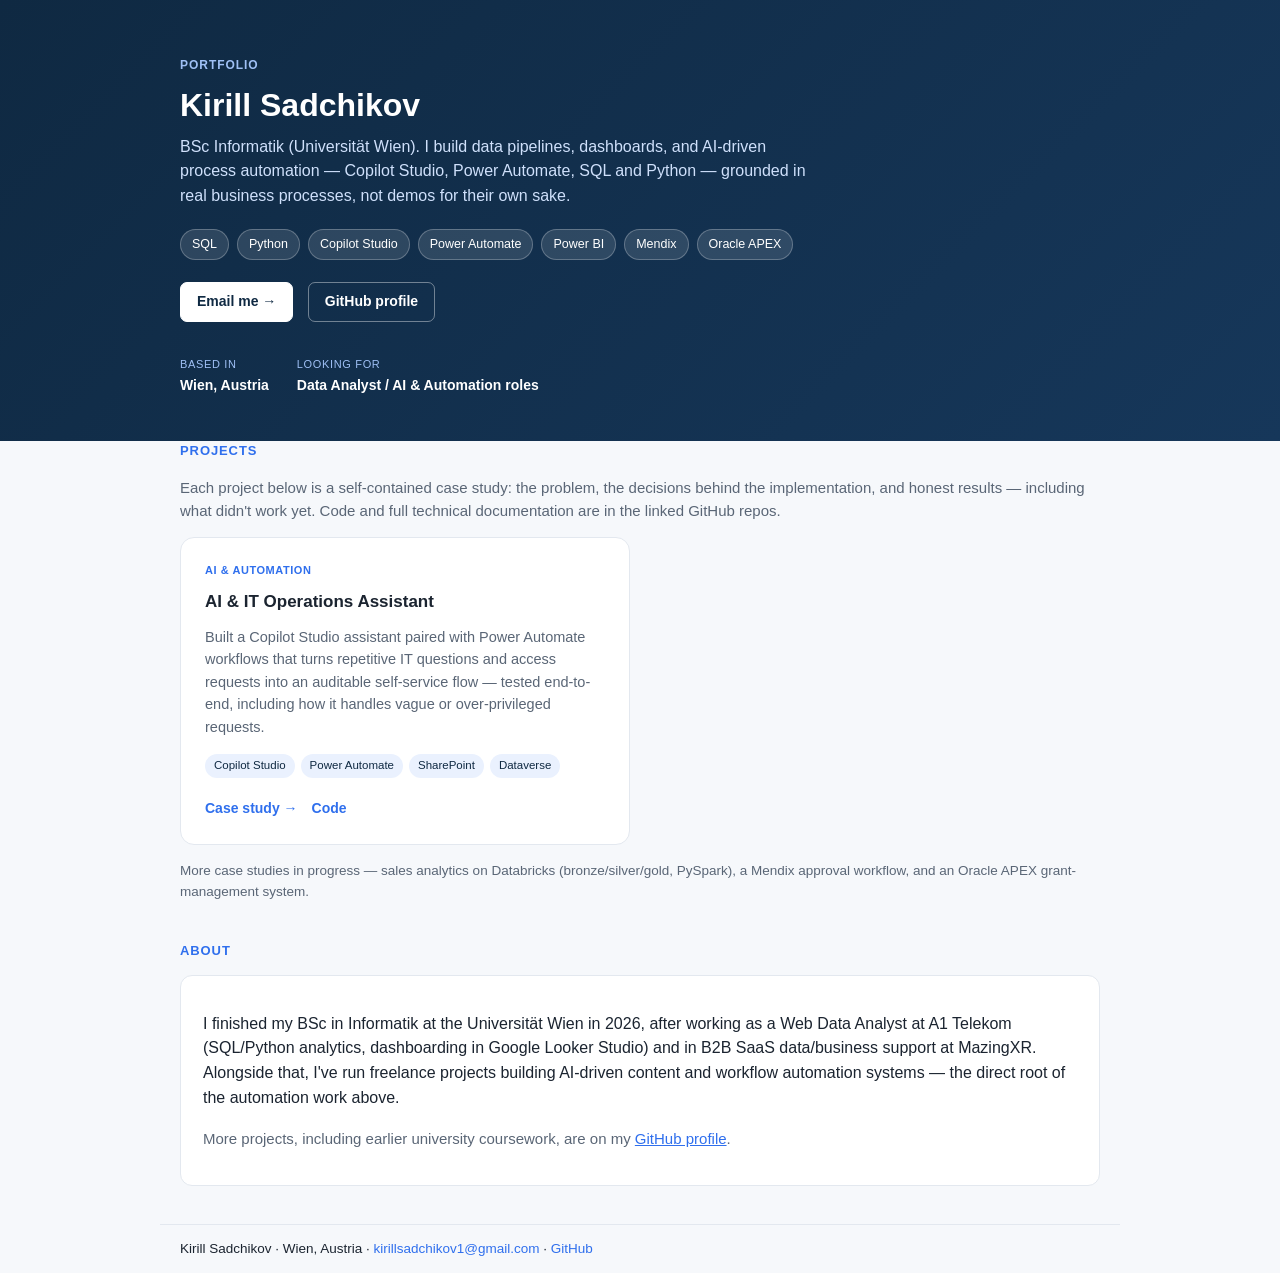
==== index.html @ 7ab2382c "Tighten homepage: drop in-progress placeholder cards for a quiet one-line note" ====
<!doctype html>
<html lang="en">
<head>
<meta charset="utf-8">
<meta name="viewport" content="width=device-width, initial-scale=1">
<title>Kirill Sadchikov — Data Analysis & AI Automation</title>
<meta name="description" content="Portfolio of data analysis and AI/automation projects by Kirill Sadchikov, BSc Informatik, Universität Wien.">
<link rel="stylesheet" href="css/style.css">
</head>
<body>

<header class="hero">
  <div class="wrap">
    <div class="eyebrow">Portfolio</div>
    <h1>Kirill Sadchikov</h1>
    <p class="lede">BSc Informatik (Universität Wien). I build data pipelines, dashboards, and AI-driven process automation — Copilot Studio, Power Automate, SQL and Python — grounded in real business processes, not demos for their own sake.</p>
    <div class="badges">
      <span class="badge">SQL</span>
      <span class="badge">Python</span>
      <span class="badge">Copilot Studio</span>
      <span class="badge">Power Automate</span>
      <span class="badge">Power BI</span>
      <span class="badge">Mendix</span>
      <span class="badge">Oracle APEX</span>
    </div>
    <div class="hero-links">
      <a class="primary" href="mailto:kirillsadchikov1@gmail.com">Email me →</a>
      <a href="https://github.com/kirillsadchikov">GitHub profile</a>
    </div>
    <div class="status-row">
      <div class="status-item"><div class="k">Based in</div><div class="v">Wien, Austria</div></div>
      <div class="status-item"><div class="k">Looking for</div><div class="v">Data Analyst / AI &amp; Automation roles</div></div>
    </div>
  </div>
</header>

<main class="wrap">

  <section>
    <h2 class="section-title">Projects</h2>
    <p class="lead">Each project below is a self-contained case study: the problem, the decisions behind the implementation, and honest results — including what didn't work yet. Code and full technical documentation are in the linked GitHub repos.</p>

    <div class="project-grid">

      <div class="project-card">
        <div class="tag">AI &amp; Automation</div>
        <h3>AI &amp; IT Operations Assistant</h3>
        <p>Built a Copilot Studio assistant paired with Power Automate workflows that turns repetitive IT questions and access requests into an auditable self-service flow — tested end-to-end, including how it handles vague or over-privileged requests.</p>
        <div class="tech"><span>Copilot Studio</span><span>Power Automate</span><span>SharePoint</span><span>Dataverse</span></div>
        <div class="links">
          <a href="projects/ai-it-operations-assistant.html">Case study →</a>
          <a href="https://github.com/kirillsadchikov/ai-it-operations-assistant">Code</a>
        </div>
      </div>

    </div>
    <p class="more-soon">More case studies in progress — sales analytics on Databricks (bronze/silver/gold, PySpark), a Mendix approval workflow, and an Oracle APEX grant-management system.</p>
  </section>

  <section>
    <h2 class="section-title">About</h2>
    <div class="card">
      <p>I finished my BSc in Informatik at the Universität Wien in 2026, after working as a Web Data Analyst at A1 Telekom (SQL/Python analytics, dashboarding in Google Looker Studio) and in B2B SaaS data/business support at MazingXR. Alongside that, I've run freelance projects building AI-driven content and workflow automation systems — the direct root of the automation work above.</p>
      <p class="lead">More projects, including earlier university coursework, are on my <a href="https://github.com/kirillsadchikov">GitHub profile</a>.</p>
    </div>
  </section>

</main>

<footer class="wrap">
  <p>Kirill Sadchikov · Wien, Austria · <a href="mailto:kirillsadchikov1@gmail.com">kirillsadchikov1@gmail.com</a> · <a href="https://github.com/kirillsadchikov">GitHub</a></p>
</footer>

</body>
</html>
---- css/style.css ----
:root{
  --navy:#0f2942;
  --navy-2:#16375a;
  --accent:#2f6fed;
  --accent-light:#eaf1fe;
  --ink:#1b2430;
  --muted:#5a6676;
  --line:#e3e8ef;
  --bg:#f6f8fb;
  --card:#ffffff;
  --pass:#16794f;
  --pass-bg:#e9f7f0;
  --warn:#9a5b00;
  --warn-bg:#fff4e2;
}
*{box-sizing:border-box}
body{
  margin:0; background:var(--bg); color:var(--ink);
  font-family:-apple-system,BlinkMacSystemFont,"Segoe UI",Roboto,Helvetica,Arial,sans-serif;
  line-height:1.55;
}
.wrap{max-width:960px;margin:0 auto;padding:0 20px}
a{color:var(--accent)}

/* ---- hero ---- */
header.hero{
  background:linear-gradient(135deg,var(--navy),var(--navy-2));
  color:#fff; padding:56px 0 44px;
}
header.hero .eyebrow{
  text-transform:uppercase; letter-spacing:.08em; font-size:12px;
  color:#9fc0f5; font-weight:600; margin-bottom:10px;
}
header.hero h1{font-size:32px; margin:0 0 10px; line-height:1.25}
header.hero p.lede{font-size:16px; color:#cfe0fb; max-width:640px; margin:0 0 20px}
.badges{display:flex; flex-wrap:wrap; gap:8px; margin-bottom:22px}
.badge{
  background:rgba(255,255,255,.12); border:1px solid rgba(255,255,255,.25);
  color:#fff; font-size:12.5px; padding:5px 11px; border-radius:999px;
}
.hero-links a{
  color:#fff; text-decoration:none; font-size:14px; font-weight:600;
  border:1px solid rgba(255,255,255,.4); padding:8px 16px; border-radius:7px;
  margin-right:10px; margin-bottom:8px; display:inline-block;
}
.hero-links a.primary{background:#fff; color:var(--navy); border-color:#fff}
.status-row{display:flex; gap:28px; margin-top:26px; flex-wrap:wrap}
.status-item .k{font-size:11px; text-transform:uppercase; letter-spacing:.06em; color:#9fc0f5}
.status-item .v{font-size:14px; font-weight:600; margin-top:2px}

/* ---- layout ---- */
main{padding:40px 0 64px}
section{margin-bottom:38px}
h2.section-title{
  font-size:13px; text-transform:uppercase; letter-spacing:.07em;
  color:var(--accent); font-weight:700; margin:0 0 14px;
}
h3{font-size:17px; margin:0 0 8px}
p{color:var(--ink)}
.lead{color:var(--muted); font-size:15px}
ul.plain{margin:0; padding-left:20px}
ul.plain li{margin-bottom:6px; color:var(--ink)}

.card{background:var(--card); border:1px solid var(--line); border-radius:12px; padding:20px 22px}
.grid2{display:grid; grid-template-columns:1fr 1fr; gap:16px}
@media (max-width:640px){.grid2{grid-template-columns:1fr}}

/* ---- project cards (homepage grid) ---- */
.project-grid{display:grid; grid-template-columns:1fr 1fr; gap:20px}
@media (max-width:720px){.project-grid{grid-template-columns:1fr}}
.project-card{
  background:var(--card); border:1px solid var(--line); border-radius:14px;
  padding:24px; display:flex; flex-direction:column; gap:10px;
}
.project-card.placeholder{
  background:transparent; border:1.5px dashed var(--line); color:var(--muted);
  align-items:center; justify-content:center; text-align:center; min-height:160px;
}
.project-card .tag{
  font-size:11px; text-transform:uppercase; letter-spacing:.05em; font-weight:700;
  color:var(--accent);
}
.project-card h3{margin:0}
.project-card p{color:var(--muted); font-size:14.5px; margin:0}
.project-card .tech{display:flex; flex-wrap:wrap; gap:6px; margin:6px 0 2px}
.project-card .tech span{
  background:var(--accent-light); color:var(--navy); font-size:11.5px;
  padding:3px 9px; border-radius:999px;
}
.project-card .links{display:flex; gap:14px; margin-top:auto; padding-top:8px; font-size:14px; font-weight:600}
.project-card .links a{text-decoration:none}
.more-soon{color:var(--muted); font-size:13.5px; margin:16px 0 0}

/* ---- tables ---- */
table{width:100%; border-collapse:collapse; font-size:14px}
th{
  text-align:left; background:var(--accent-light); color:var(--navy);
  font-size:12px; text-transform:uppercase; letter-spacing:.04em;
  padding:10px 12px; border-bottom:1px solid var(--line);
}
td{padding:10px 12px; border-bottom:1px solid var(--line); vertical-align:top; color:var(--ink)}
tr:last-child td{border-bottom:none}
.pill{display:inline-block; font-size:12px; font-weight:600; padding:3px 10px; border-radius:999px}
.pill.pass{background:var(--pass-bg); color:var(--pass)}
.pill.warn{background:var(--warn-bg); color:var(--warn)}

.callout{background:var(--warn-bg); border:1px solid #f3d9a9; border-radius:10px; padding:18px 20px}
.callout h3{color:var(--warn); margin-bottom:8px}

footer{border-top:1px solid var(--line); padding:28px 0 50px; color:var(--muted); font-size:13.5px}
footer a{text-decoration:none}
.disclaimer{font-size:12.5px; color:var(--muted); font-style:italic; margin-top:4px}

/* ---- case study narrative chapters ---- */
.chapter{margin-bottom:52px}
.chapter .step{
  font-size:11px; font-weight:700; letter-spacing:.06em; color:var(--muted);
  margin-bottom:6px;
}
.chapter h2.chapter-title{font-size:21px; margin:0 0 10px; color:var(--ink)}
.chapter p{max-width:680px}

/* framed screenshots */
.shot{
  border:1px solid var(--line); border-radius:10px; overflow:hidden;
  box-shadow:0 1px 3px rgba(16,30,54,.06), 0 8px 24px rgba(16,30,54,.05);
  background:#fff;
}
.shot img{display:block; width:100%; height:auto}
.shot-caption{
  font-size:12.5px; color:var(--muted); margin-top:8px;
}
.shot-row{display:grid; grid-template-columns:1fr 1fr; gap:20px; margin:18px 0}
@media (max-width:720px){.shot-row{grid-template-columns:1fr}}
.shot-single{margin:18px 0; max-width:720px}
.shot-strip{display:grid; grid-template-columns:repeat(3,1fr); gap:14px; margin:18px 0}
@media (max-width:760px){.shot-strip{grid-template-columns:1fr 1fr}}
@media (max-width:480px){.shot-strip{grid-template-columns:1fr}}

.outcome-strip{
  display:flex; gap:10px; flex-wrap:wrap; margin:14px 0 0;
}
.outcome-strip .pill{font-size:13px; padding:5px 13px}

nav.subnav{
  position:sticky; top:0; z-index:10; background:#fffc; backdrop-filter:blur(6px);
  border-bottom:1px solid var(--line); padding:10px 0;
}
nav.subnav .wrap{display:flex; gap:18px; flex-wrap:wrap; font-size:13.5px}
nav.subnav a{color:var(--muted); text-decoration:none; font-weight:600}
nav.subnav a:hover{color:var(--accent)}
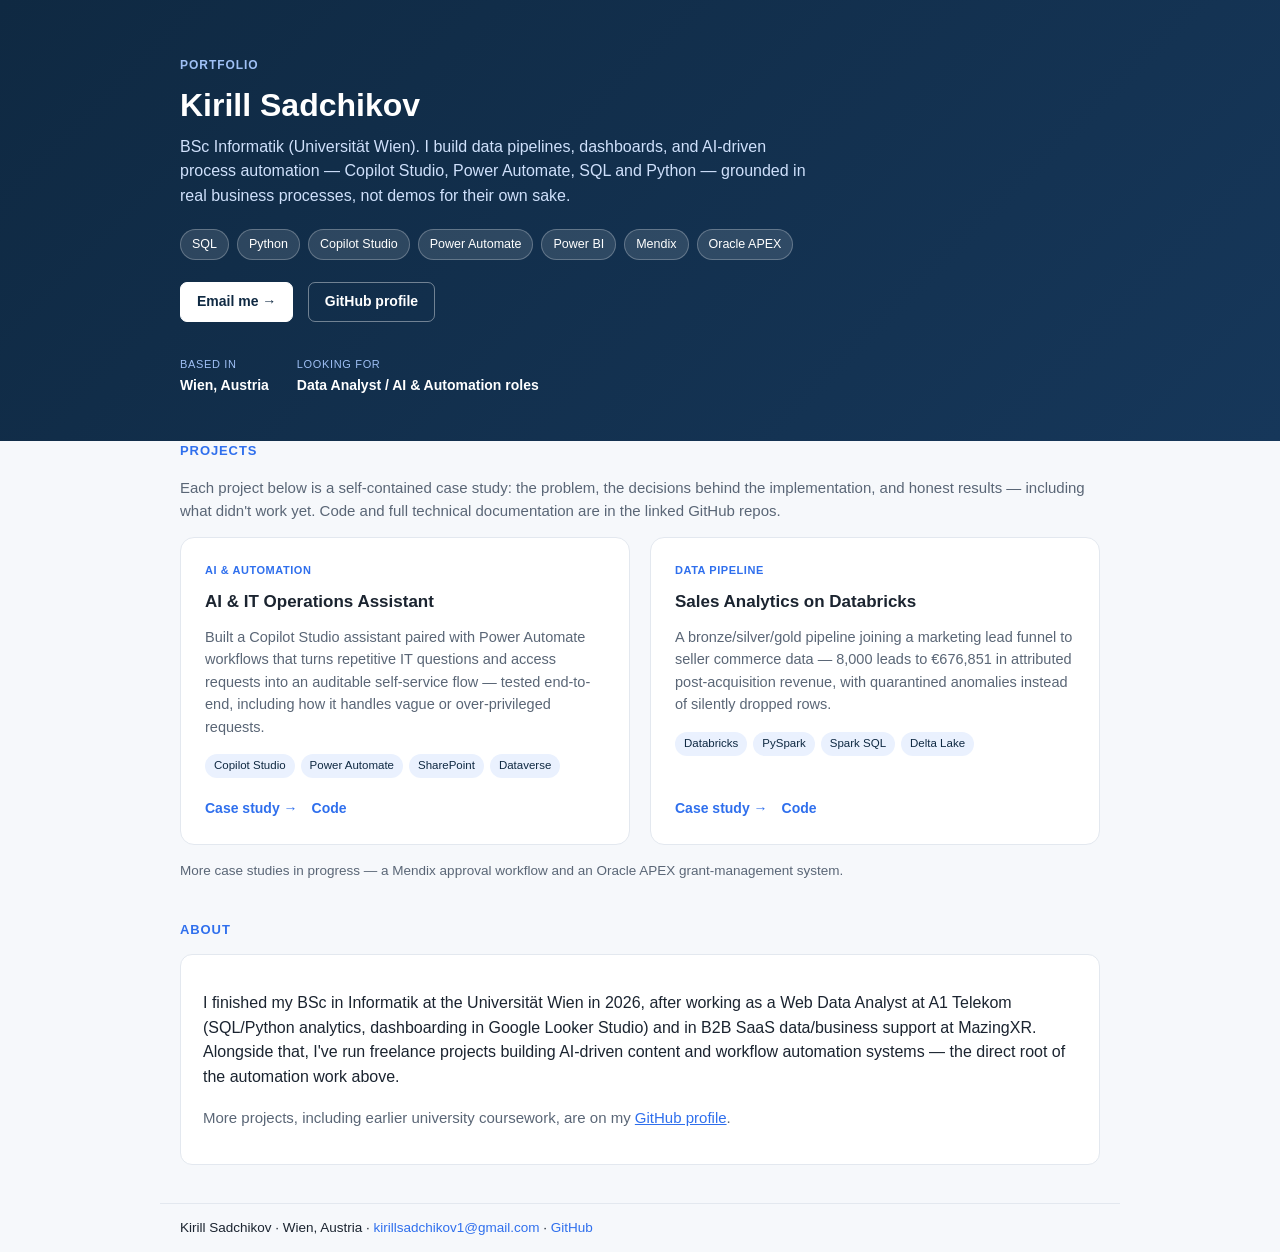
==== commit 04b8140f: "Add Sales Analytics on Databricks case study; link it from homepage" ====
--- a/index.html
+++ b/index.html
@@ -53,8 +53,19 @@
         </div>
       </div>
 
+      <div class="project-card">
+        <div class="tag">Data Pipeline</div>
+        <h3>Sales Analytics on Databricks</h3>
+        <p>A bronze/silver/gold pipeline joining a marketing lead funnel to seller commerce data — 8,000 leads to €676,851 in attributed post-acquisition revenue, with quarantined anomalies instead of silently dropped rows.</p>
+        <div class="tech"><span>Databricks</span><span>PySpark</span><span>Spark SQL</span><span>Delta Lake</span></div>
+        <div class="links">
+          <a href="projects/sales-analytics-databricks.html">Case study →</a>
+          <a href="https://github.com/kirillsadchikov/sales-analytics-databricks">Code</a>
+        </div>
+      </div>
+
     </div>
-    <p class="more-soon">More case studies in progress — sales analytics on Databricks (bronze/silver/gold, PySpark), a Mendix approval workflow, and an Oracle APEX grant-management system.</p>
+    <p class="more-soon">More case studies in progress — a Mendix approval workflow and an Oracle APEX grant-management system.</p>
   </section>
 
   <section>
--- a/css/style.css
+++ b/css/style.css
@@ -142,6 +142,23 @@
 }
 .outcome-strip .pill{font-size:13px; padding:5px 13px}
 
+/* ---- headline stat grid ---- */
+.stat-grid{
+  display:grid; grid-template-columns:repeat(4,1fr); gap:14px; margin:18px 0 8px;
+}
+@media (max-width:760px){.stat-grid{grid-template-columns:1fr 1fr}}
+.stat-card{
+  background:var(--card); border:1px solid var(--line); border-radius:12px;
+  padding:16px 16px 14px; text-align:left;
+}
+.stat-card .num{font-size:24px; font-weight:800; color:var(--navy); line-height:1.15}
+.stat-card .label{font-size:12.5px; color:var(--muted); margin-top:4px}
+.stat-arrow{
+  display:flex; align-items:center; justify-content:center; color:var(--line);
+  font-size:20px; font-weight:400;
+}
+@media (max-width:760px){.stat-arrow{display:none}}
+
 nav.subnav{
   position:sticky; top:0; z-index:10; background:#fffc; backdrop-filter:blur(6px);
   border-bottom:1px solid var(--line); padding:10px 0;
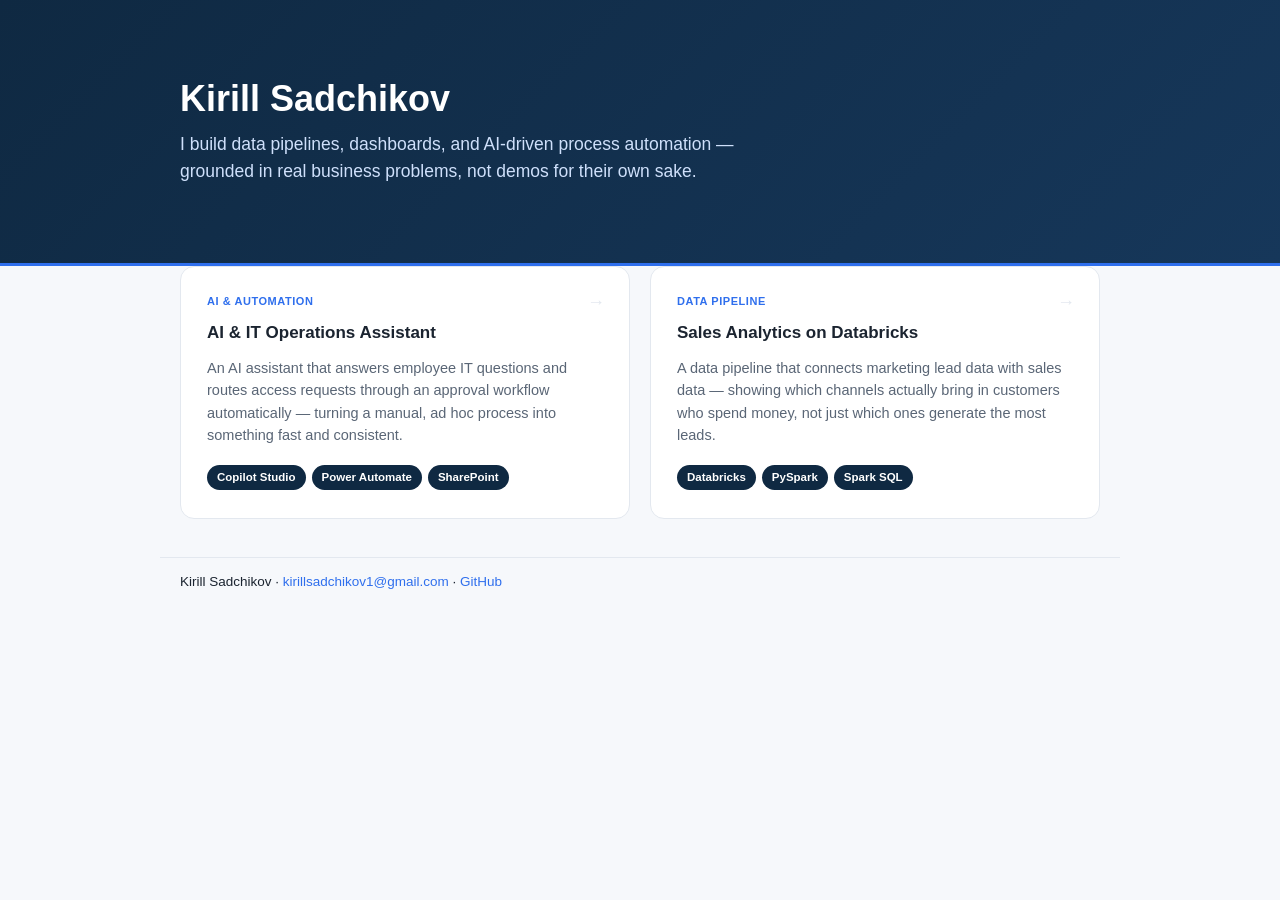
==== commit 29985e46: "Simplify portfolio to resume-companion format: one clickable card per project, no About/skills-list/" ====
--- a/index.html
+++ b/index.html
@@ -3,83 +3,47 @@
 <head>
 <meta charset="utf-8">
 <meta name="viewport" content="width=device-width, initial-scale=1">
-<title>Kirill Sadchikov — Data Analysis & AI Automation</title>
-<meta name="description" content="Portfolio of data analysis and AI/automation projects by Kirill Sadchikov, BSc Informatik, Universität Wien.">
+<title>Kirill Sadchikov — Portfolio</title>
+<meta name="description" content="Data analysis and AI automation projects by Kirill Sadchikov.">
 <link rel="stylesheet" href="css/style.css">
 </head>
 <body>
 
-<header class="hero">
+<header class="hero hero-compact">
   <div class="wrap">
-    <div class="eyebrow">Portfolio</div>
     <h1>Kirill Sadchikov</h1>
-    <p class="lede">BSc Informatik (Universität Wien). I build data pipelines, dashboards, and AI-driven process automation — Copilot Studio, Power Automate, SQL and Python — grounded in real business processes, not demos for their own sake.</p>
-    <div class="badges">
-      <span class="badge">SQL</span>
-      <span class="badge">Python</span>
-      <span class="badge">Copilot Studio</span>
-      <span class="badge">Power Automate</span>
-      <span class="badge">Power BI</span>
-      <span class="badge">Mendix</span>
-      <span class="badge">Oracle APEX</span>
-    </div>
-    <div class="hero-links">
-      <a class="primary" href="mailto:kirillsadchikov1@gmail.com">Email me →</a>
-      <a href="https://github.com/kirillsadchikov">GitHub profile</a>
-    </div>
-    <div class="status-row">
-      <div class="status-item"><div class="k">Based in</div><div class="v">Wien, Austria</div></div>
-      <div class="status-item"><div class="k">Looking for</div><div class="v">Data Analyst / AI &amp; Automation roles</div></div>
-    </div>
+    <p class="lede">I build data pipelines, dashboards, and AI-driven process automation — grounded in real business problems, not demos for their own sake.</p>
   </div>
 </header>
 
 <main class="wrap">
 
   <section>
-    <h2 class="section-title">Projects</h2>
-    <p class="lead">Each project below is a self-contained case study: the problem, the decisions behind the implementation, and honest results — including what didn't work yet. Code and full technical documentation are in the linked GitHub repos.</p>
-
     <div class="project-grid">
 
-      <div class="project-card">
+      <a class="project-card" href="projects/ai-it-operations-assistant.html">
         <div class="tag">AI &amp; Automation</div>
         <h3>AI &amp; IT Operations Assistant</h3>
-        <p>Built a Copilot Studio assistant paired with Power Automate workflows that turns repetitive IT questions and access requests into an auditable self-service flow — tested end-to-end, including how it handles vague or over-privileged requests.</p>
-        <div class="tech"><span>Copilot Studio</span><span>Power Automate</span><span>SharePoint</span><span>Dataverse</span></div>
-        <div class="links">
-          <a href="projects/ai-it-operations-assistant.html">Case study →</a>
-          <a href="https://github.com/kirillsadchikov/ai-it-operations-assistant">Code</a>
-        </div>
-      </div>
+        <p>An AI assistant that answers employee IT questions and routes access requests through an approval workflow automatically — turning a manual, ad hoc process into something fast and consistent.</p>
+        <div class="tech"><span>Copilot Studio</span><span>Power Automate</span><span>SharePoint</span></div>
+        <div class="card-arrow" aria-hidden="true">→</div>
+      </a>
 
-      <div class="project-card">
+      <a class="project-card" href="projects/sales-analytics-databricks.html">
         <div class="tag">Data Pipeline</div>
         <h3>Sales Analytics on Databricks</h3>
-        <p>A bronze/silver/gold pipeline joining a marketing lead funnel to seller commerce data — 8,000 leads to €676,851 in attributed post-acquisition revenue, with quarantined anomalies instead of silently dropped rows.</p>
-        <div class="tech"><span>Databricks</span><span>PySpark</span><span>Spark SQL</span><span>Delta Lake</span></div>
-        <div class="links">
-          <a href="projects/sales-analytics-databricks.html">Case study →</a>
-          <a href="https://github.com/kirillsadchikov/sales-analytics-databricks">Code</a>
-        </div>
-      </div>
+        <p>A data pipeline that connects marketing lead data with sales data — showing which channels actually bring in customers who spend money, not just which ones generate the most leads.</p>
+        <div class="tech"><span>Databricks</span><span>PySpark</span><span>Spark SQL</span></div>
+        <div class="card-arrow" aria-hidden="true">→</div>
+      </a>
 
-    </div>
-    <p class="more-soon">More case studies in progress — a Mendix approval workflow and an Oracle APEX grant-management system.</p>
-  </section>
-
-  <section>
-    <h2 class="section-title">About</h2>
-    <div class="card">
-      <p>I finished my BSc in Informatik at the Universität Wien in 2026, after working as a Web Data Analyst at A1 Telekom (SQL/Python analytics, dashboarding in Google Looker Studio) and in B2B SaaS data/business support at MazingXR. Alongside that, I've run freelance projects building AI-driven content and workflow automation systems — the direct root of the automation work above.</p>
-      <p class="lead">More projects, including earlier university coursework, are on my <a href="https://github.com/kirillsadchikov">GitHub profile</a>.</p>
     </div>
   </section>
 
 </main>
 
 <footer class="wrap">
-  <p>Kirill Sadchikov · Wien, Austria · <a href="mailto:kirillsadchikov1@gmail.com">kirillsadchikov1@gmail.com</a> · <a href="https://github.com/kirillsadchikov">GitHub</a></p>
+  <p>Kirill Sadchikov · <a href="mailto:kirillsadchikov1@gmail.com">kirillsadchikov1@gmail.com</a> · <a href="https://github.com/kirillsadchikov">GitHub</a></p>
 </footer>
 
 </body>
--- a/css/style.css
+++ b/css/style.css
@@ -25,8 +25,12 @@
 /* ---- hero ---- */
 header.hero{
   background:linear-gradient(135deg,var(--navy),var(--navy-2));
-  color:#fff; padding:56px 0 44px;
+  color:#fff; padding:52px 0 40px;
+  border-bottom:3px solid var(--accent);
 }
+header.hero.hero-compact{padding:76px 0 58px}
+header.hero.hero-compact h1{font-size:36px}
+header.hero.hero-compact p.lede{font-size:17.5px; max-width:580px}
 header.hero .eyebrow{
   text-transform:uppercase; letter-spacing:.08em; font-size:12px;
   color:#9fc0f5; font-weight:600; margin-bottom:10px;
@@ -38,12 +42,11 @@
   background:rgba(255,255,255,.12); border:1px solid rgba(255,255,255,.25);
   color:#fff; font-size:12.5px; padding:5px 11px; border-radius:999px;
 }
-.hero-links a{
-  color:#fff; text-decoration:none; font-size:14px; font-weight:600;
-  border:1px solid rgba(255,255,255,.4); padding:8px 16px; border-radius:7px;
-  margin-right:10px; margin-bottom:8px; display:inline-block;
+.back-link{
+  color:rgba(255,255,255,.72); text-decoration:none; font-size:13px; font-weight:600;
+  display:inline-block; margin-bottom:18px;
 }
-.hero-links a.primary{background:#fff; color:var(--navy); border-color:#fff}
+.back-link:hover{color:#fff}
 .status-row{display:flex; gap:28px; margin-top:26px; flex-wrap:wrap}
 .status-item .k{font-size:11px; text-transform:uppercase; letter-spacing:.06em; color:#9fc0f5}
 .status-item .v{font-size:14px; font-weight:600; margin-top:2px}
@@ -70,26 +73,31 @@
 @media (max-width:720px){.project-grid{grid-template-columns:1fr}}
 .project-card{
   background:var(--card); border:1px solid var(--line); border-radius:14px;
-  padding:24px; display:flex; flex-direction:column; gap:10px;
+  padding:26px; display:flex; flex-direction:column; gap:10px;
+  text-decoration:none; color:inherit; position:relative;
+  transition:transform .15s ease, box-shadow .15s ease, border-color .15s ease;
 }
-.project-card.placeholder{
-  background:transparent; border:1.5px dashed var(--line); color:var(--muted);
-  align-items:center; justify-content:center; text-align:center; min-height:160px;
+.project-card:hover{
+  transform:translateY(-5px);
+  box-shadow:0 14px 32px rgba(16,41,66,.14);
+  border-color:var(--accent);
 }
 .project-card .tag{
   font-size:11px; text-transform:uppercase; letter-spacing:.05em; font-weight:700;
   color:var(--accent);
 }
-.project-card h3{margin:0}
+.project-card h3{margin:0; padding-right:24px}
 .project-card p{color:var(--muted); font-size:14.5px; margin:0}
-.project-card .tech{display:flex; flex-wrap:wrap; gap:6px; margin:6px 0 2px}
+.project-card .tech{display:flex; flex-wrap:wrap; gap:6px; margin:8px 0 2px}
 .project-card .tech span{
-  background:var(--accent-light); color:var(--navy); font-size:11.5px;
-  padding:3px 9px; border-radius:999px;
+  background:var(--navy); color:#fff; font-size:11.5px; font-weight:600;
+  padding:4px 10px; border-radius:999px;
 }
-.project-card .links{display:flex; gap:14px; margin-top:auto; padding-top:8px; font-size:14px; font-weight:600}
-.project-card .links a{text-decoration:none}
-.more-soon{color:var(--muted); font-size:13.5px; margin:16px 0 0}
+.project-card .card-arrow{
+  position:absolute; top:26px; right:24px; color:var(--line);
+  font-size:18px; line-height:1; transition:transform .15s ease, color .15s ease;
+}
+.project-card:hover .card-arrow{color:var(--accent); transform:translate(3px,-3px)}
 
 /* ---- tables ---- */
 table{width:100%; border-collapse:collapse; font-size:14px}
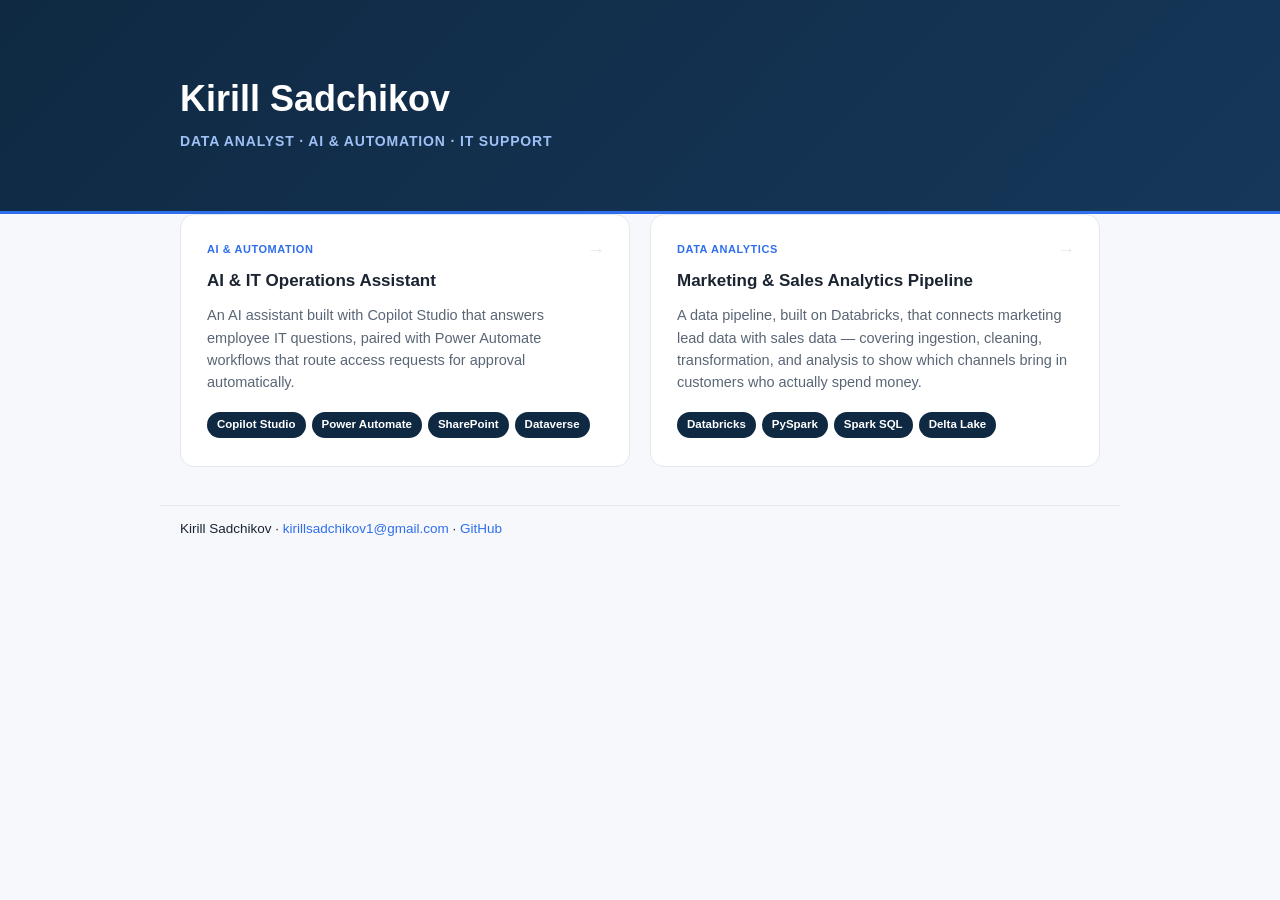
==== commit ca97c31b: "Refine portfolio copy and case-study headers per feedback - Replace generic hero sentence with targe" ====
--- a/index.html
+++ b/index.html
@@ -12,7 +12,7 @@
 <header class="hero hero-compact">
   <div class="wrap">
     <h1>Kirill Sadchikov</h1>
-    <p class="lede">I build data pipelines, dashboards, and AI-driven process automation — grounded in real business problems, not demos for their own sake.</p>
+    <p class="lede roles">Data Analyst · AI &amp; Automation · IT Support</p>
   </div>
 </header>
 
@@ -24,16 +24,16 @@
       <a class="project-card" href="projects/ai-it-operations-assistant.html">
         <div class="tag">AI &amp; Automation</div>
         <h3>AI &amp; IT Operations Assistant</h3>
-        <p>An AI assistant that answers employee IT questions and routes access requests through an approval workflow automatically — turning a manual, ad hoc process into something fast and consistent.</p>
-        <div class="tech"><span>Copilot Studio</span><span>Power Automate</span><span>SharePoint</span></div>
+        <p>An AI assistant built with Copilot Studio that answers employee IT questions, paired with Power Automate workflows that route access requests for approval automatically.</p>
+        <div class="tech"><span>Copilot Studio</span><span>Power Automate</span><span>SharePoint</span><span>Dataverse</span></div>
         <div class="card-arrow" aria-hidden="true">→</div>
       </a>
 
       <a class="project-card" href="projects/sales-analytics-databricks.html">
-        <div class="tag">Data Pipeline</div>
-        <h3>Sales Analytics on Databricks</h3>
-        <p>A data pipeline that connects marketing lead data with sales data — showing which channels actually bring in customers who spend money, not just which ones generate the most leads.</p>
-        <div class="tech"><span>Databricks</span><span>PySpark</span><span>Spark SQL</span></div>
+        <div class="tag">Data Analytics</div>
+        <h3>Marketing &amp; Sales Analytics Pipeline</h3>
+        <p>A data pipeline, built on Databricks, that connects marketing lead data with sales data — covering ingestion, cleaning, transformation, and analysis to show which channels bring in customers who actually spend money.</p>
+        <div class="tech"><span>Databricks</span><span>PySpark</span><span>Spark SQL</span><span>Delta Lake</span></div>
         <div class="card-arrow" aria-hidden="true">→</div>
       </a>
 
--- a/css/style.css
+++ b/css/style.css
@@ -37,7 +37,7 @@
 }
 header.hero h1{font-size:32px; margin:0 0 10px; line-height:1.25}
 header.hero p.lede{font-size:16px; color:#cfe0fb; max-width:640px; margin:0 0 20px}
-.badges{display:flex; flex-wrap:wrap; gap:8px; margin-bottom:22px}
+.badges{display:flex; flex-wrap:wrap; gap:8px}
 .badge{
   background:rgba(255,255,255,.12); border:1px solid rgba(255,255,255,.25);
   color:#fff; font-size:12.5px; padding:5px 11px; border-radius:999px;
@@ -47,9 +47,15 @@
   display:inline-block; margin-bottom:18px;
 }
 .back-link:hover{color:#fff}
-.status-row{display:flex; gap:28px; margin-top:26px; flex-wrap:wrap}
-.status-item .k{font-size:11px; text-transform:uppercase; letter-spacing:.06em; color:#9fc0f5}
-.status-item .v{font-size:14px; font-weight:600; margin-top:2px}
+.meta-row{display:flex; gap:36px; flex-wrap:wrap; margin-top:22px}
+.meta-label{
+  font-size:11px; text-transform:uppercase; letter-spacing:.06em;
+  color:#9fc0f5; font-weight:600; margin-bottom:9px;
+}
+header.hero p.lede.roles{
+  font-size:14px; text-transform:uppercase; letter-spacing:.06em; font-weight:700;
+  color:#9fc0f5; margin-bottom:0;
+}
 
 /* ---- layout ---- */
 main{padding:40px 0 64px}
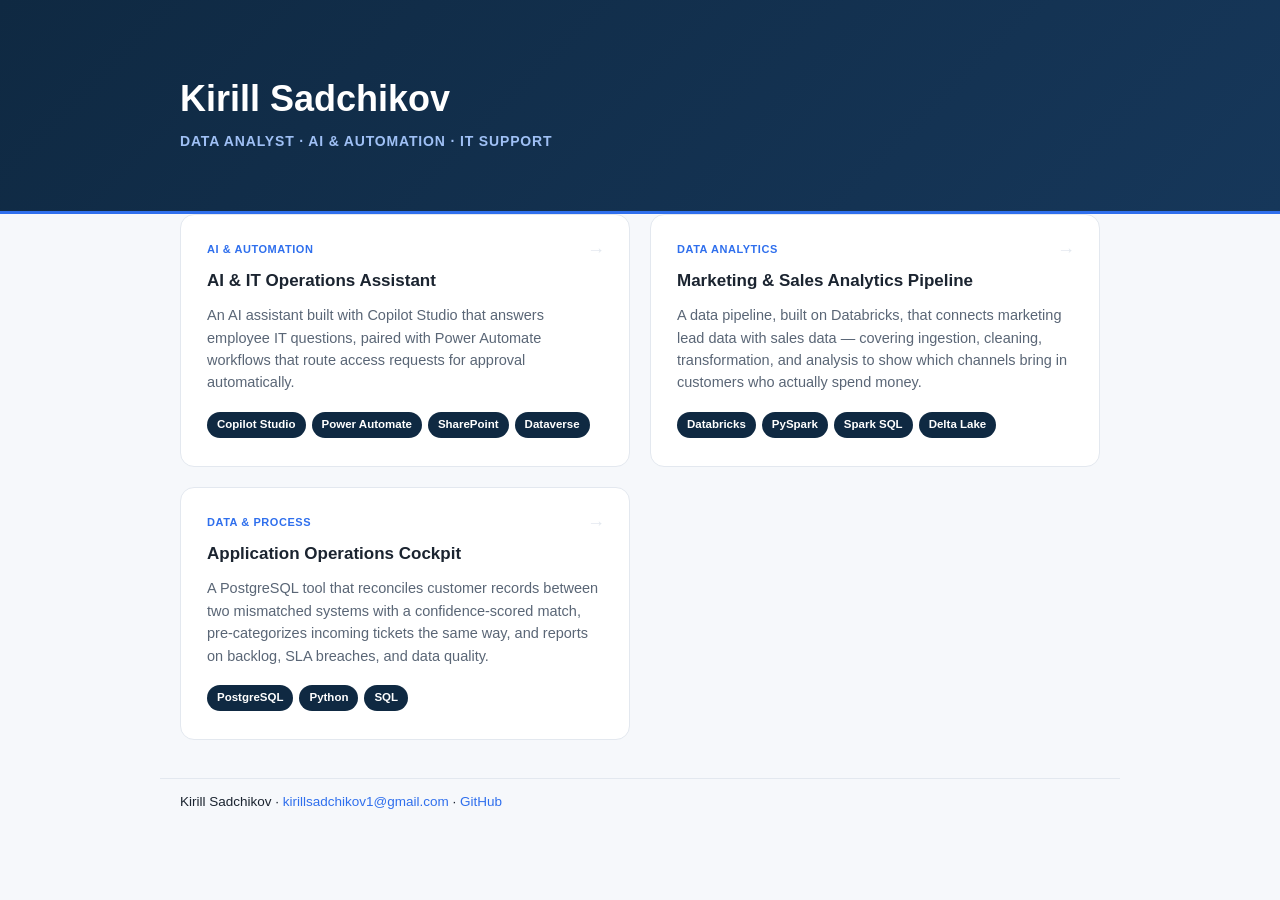
==== commit 7d0f1982: "Add Application Operations Cockpit case study and homepage card" ====
--- a/index.html
+++ b/index.html
@@ -37,6 +37,14 @@
         <div class="card-arrow" aria-hidden="true">→</div>
       </a>
 
+      <a class="project-card" href="projects/application-operations-cockpit.html">
+        <div class="tag">Data &amp; Process</div>
+        <h3>Application Operations Cockpit</h3>
+        <p>A PostgreSQL tool that reconciles customer records between two mismatched systems with a confidence-scored match, pre-categorizes incoming tickets the same way, and reports on backlog, SLA breaches, and data quality.</p>
+        <div class="tech"><span>PostgreSQL</span><span>Python</span><span>SQL</span></div>
+        <div class="card-arrow" aria-hidden="true">→</div>
+      </a>
+
     </div>
   </section>
 
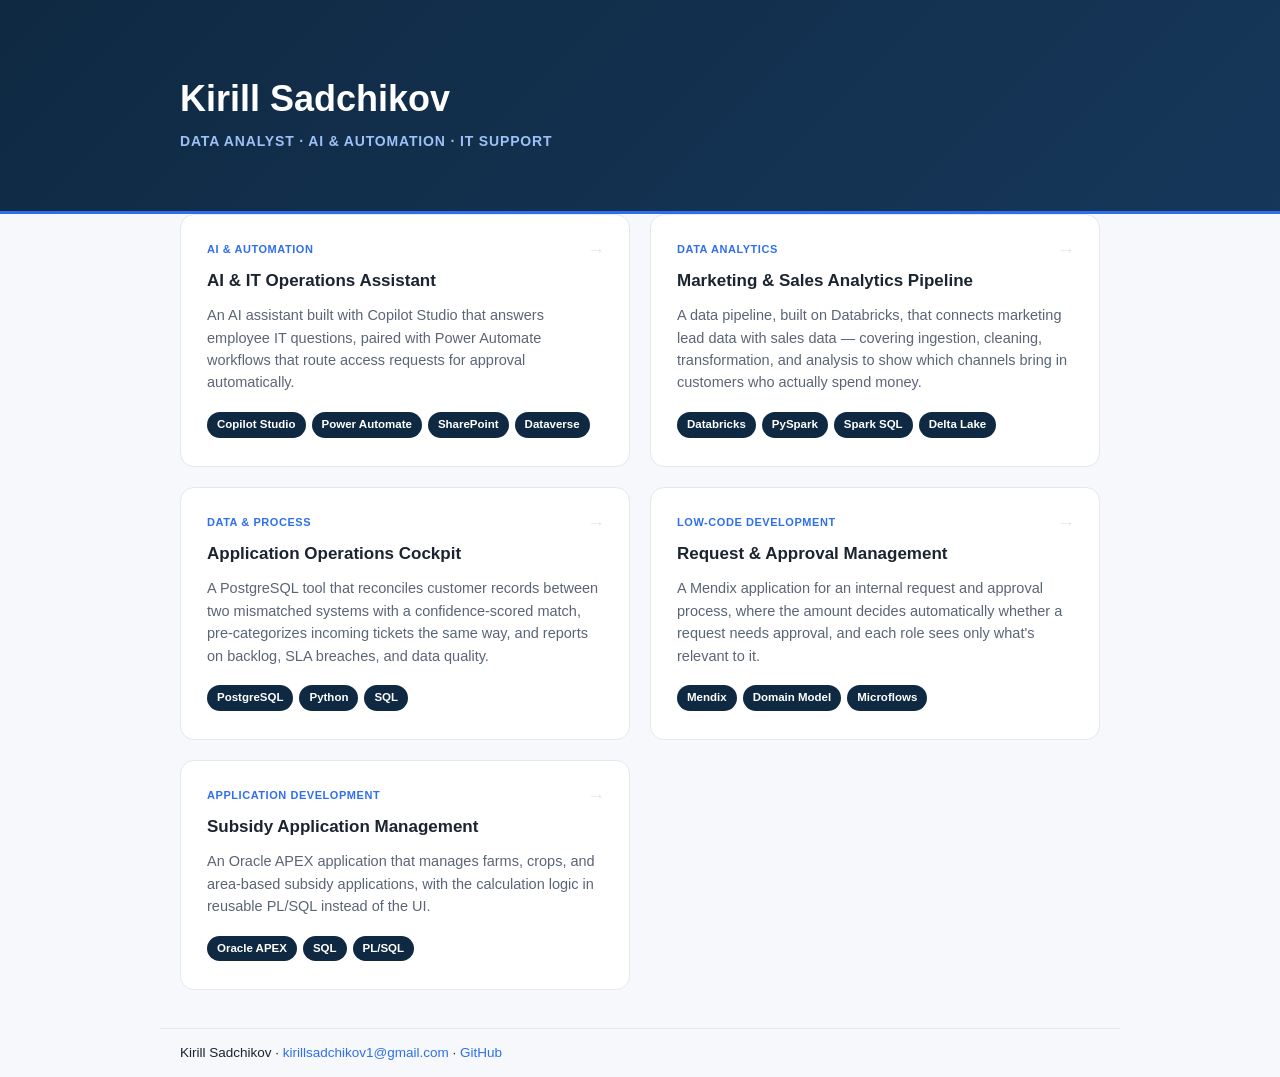
==== commit e3ee8d9b: "Fix homepage: add missing Mendix and APEX project cards" ====
--- a/index.html
+++ b/index.html
@@ -45,6 +45,22 @@
         <div class="card-arrow" aria-hidden="true">→</div>
       </a>
 
+      <a class="project-card" href="projects/mendix-antragsverwaltung.html">
+        <div class="tag">Low-Code Development</div>
+        <h3>Request &amp; Approval Management</h3>
+        <p>A Mendix application for an internal request and approval process, where the amount decides automatically whether a request needs approval, and each role sees only what's relevant to it.</p>
+        <div class="tech"><span>Mendix</span><span>Domain Model</span><span>Microflows</span></div>
+        <div class="card-arrow" aria-hidden="true">→</div>
+      </a>
+
+      <a class="project-card" href="projects/apex-foerderantrag.html">
+        <div class="tag">Application Development</div>
+        <h3>Subsidy Application Management</h3>
+        <p>An Oracle APEX application that manages farms, crops, and area-based subsidy applications, with the calculation logic in reusable PL/SQL instead of the UI.</p>
+        <div class="tech"><span>Oracle APEX</span><span>SQL</span><span>PL/SQL</span></div>
+        <div class="card-arrow" aria-hidden="true">→</div>
+      </a>
+
     </div>
   </section>
 
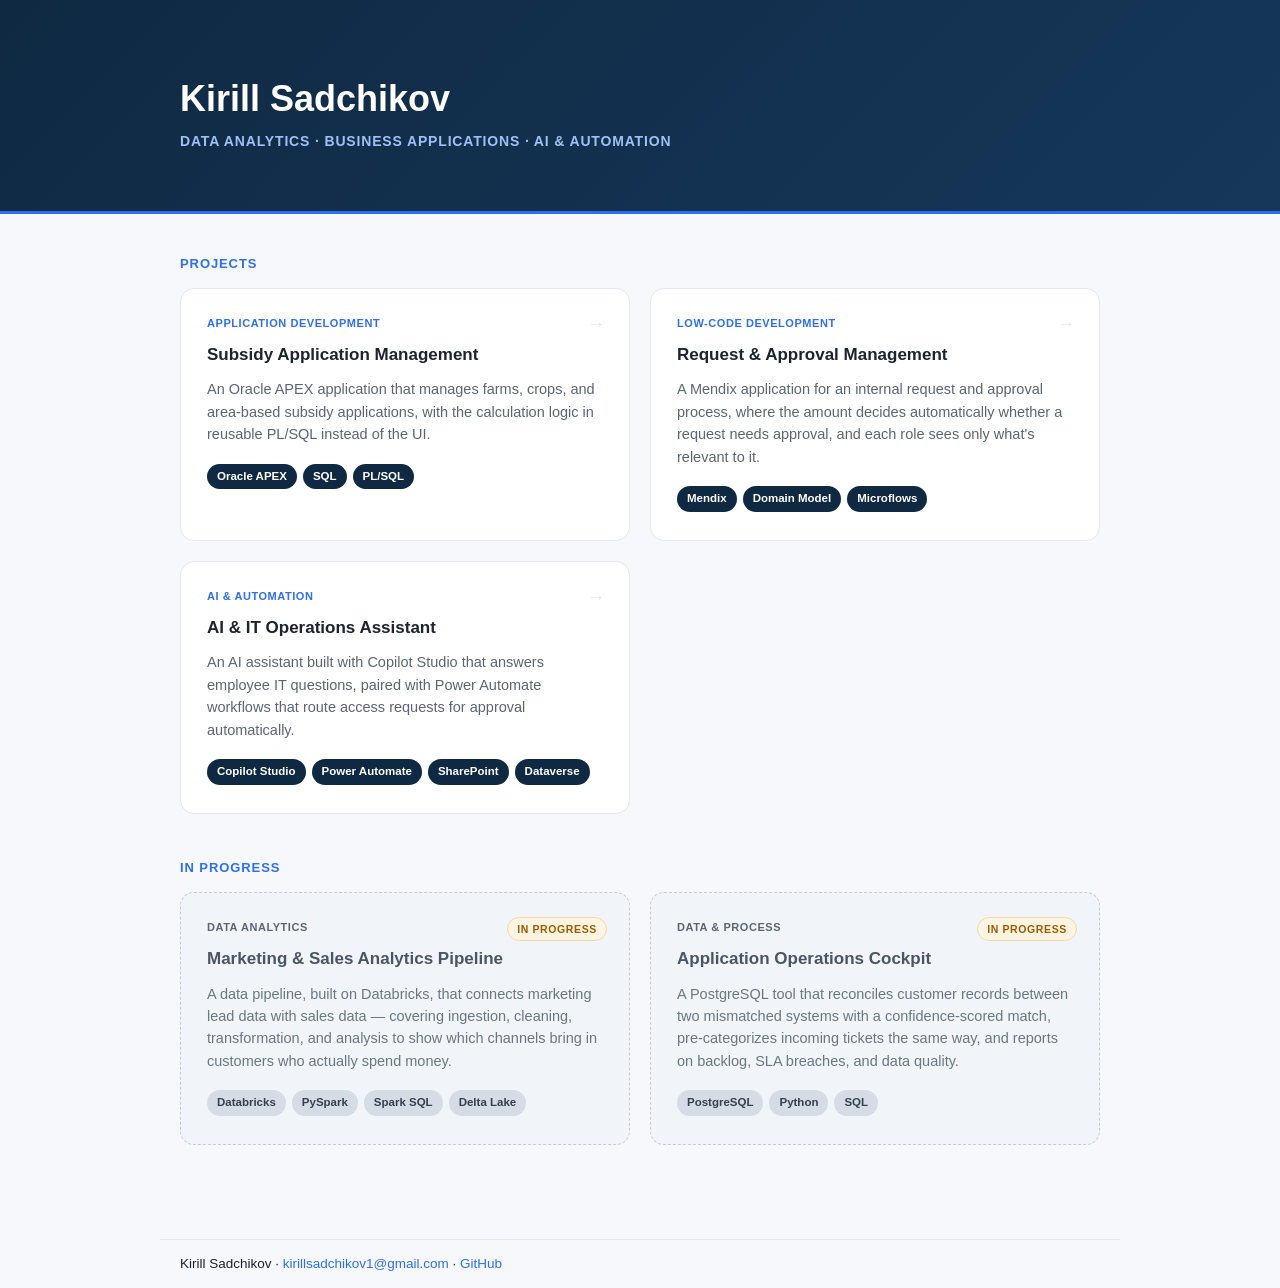
==== commit 44ce6876: "Homepage: finished projects on top, in-progress projects greyed out below, broader tagline" ====
--- a/index.html
+++ b/index.html
@@ -4,44 +4,49 @@
 <meta charset="utf-8">
 <meta name="viewport" content="width=device-width, initial-scale=1">
 <title>Kirill Sadchikov — Portfolio</title>
-<meta name="description" content="Data analysis and AI automation projects by Kirill Sadchikov.">
+<meta name="description" content="Data analytics, business application and AI automation projects by Kirill Sadchikov.">
 <link rel="stylesheet" href="css/style.css">
+<style>
+  main.wrap{padding-top:40px; padding-bottom:56px}
+  .section-head{display:flex; align-items:baseline; gap:10px; margin:0 0 14px}
+  .section-head h2.section-title{margin:0}
+  .section-head .count{font-size:12px; color:var(--muted)}
+  section.in-progress-section{margin-top:44px}
+  .project-card.in-progress{
+    background:#f1f4f8; border:1px dashed #c3ccd8; cursor:default;
+  }
+  .project-card.in-progress:hover{transform:none; box-shadow:none; border-color:#c3ccd8}
+  .project-card.in-progress .tag{color:var(--muted)}
+  .project-card.in-progress h3{color:#4a5666; padding-right:96px}
+  .project-card.in-progress p{color:#6b7685}
+  .project-card.in-progress .tech span{background:#d5dce6; color:#33404f}
+  .status-badge{
+    position:absolute; top:24px; right:22px; font-size:10.5px; font-weight:700;
+    text-transform:uppercase; letter-spacing:.06em; color:var(--warn);
+    background:var(--warn-bg); border:1px solid #f3d9a9; padding:3px 9px; border-radius:999px;
+  }
+</style>
 </head>
 <body>
 
 <header class="hero hero-compact">
   <div class="wrap">
     <h1>Kirill Sadchikov</h1>
-    <p class="lede roles">Data Analyst · AI &amp; Automation · IT Support</p>
+    <p class="lede roles">Data Analytics · Business Applications · AI &amp; Automation</p>
   </div>
 </header>
 
 <main class="wrap">
 
   <section>
+    <div class="section-head"><h2 class="section-title">Projects</h2></div>
     <div class="project-grid">
 
-      <a class="project-card" href="projects/ai-it-operations-assistant.html">
-        <div class="tag">AI &amp; Automation</div>
-        <h3>AI &amp; IT Operations Assistant</h3>
-        <p>An AI assistant built with Copilot Studio that answers employee IT questions, paired with Power Automate workflows that route access requests for approval automatically.</p>
-        <div class="tech"><span>Copilot Studio</span><span>Power Automate</span><span>SharePoint</span><span>Dataverse</span></div>
-        <div class="card-arrow" aria-hidden="true">→</div>
-      </a>
-
-      <a class="project-card" href="projects/sales-analytics-databricks.html">
-        <div class="tag">Data Analytics</div>
-        <h3>Marketing &amp; Sales Analytics Pipeline</h3>
-        <p>A data pipeline, built on Databricks, that connects marketing lead data with sales data — covering ingestion, cleaning, transformation, and analysis to show which channels bring in customers who actually spend money.</p>
-        <div class="tech"><span>Databricks</span><span>PySpark</span><span>Spark SQL</span><span>Delta Lake</span></div>
-        <div class="card-arrow" aria-hidden="true">→</div>
-      </a>
-
-      <a class="project-card" href="projects/application-operations-cockpit.html">
-        <div class="tag">Data &amp; Process</div>
-        <h3>Application Operations Cockpit</h3>
-        <p>A PostgreSQL tool that reconciles customer records between two mismatched systems with a confidence-scored match, pre-categorizes incoming tickets the same way, and reports on backlog, SLA breaches, and data quality.</p>
-        <div class="tech"><span>PostgreSQL</span><span>Python</span><span>SQL</span></div>
+      <a class="project-card" href="projects/apex-foerderantrag.html">
+        <div class="tag">Application Development</div>
+        <h3>Subsidy Application Management</h3>
+        <p>An Oracle APEX application that manages farms, crops, and area-based subsidy applications, with the calculation logic in reusable PL/SQL instead of the UI.</p>
+        <div class="tech"><span>Oracle APEX</span><span>SQL</span><span>PL/SQL</span></div>
         <div class="card-arrow" aria-hidden="true">→</div>
       </a>
 
@@ -53,13 +58,36 @@
         <div class="card-arrow" aria-hidden="true">→</div>
       </a>
 
-      <a class="project-card" href="projects/apex-foerderantrag.html">
-        <div class="tag">Application Development</div>
-        <h3>Subsidy Application Management</h3>
-        <p>An Oracle APEX application that manages farms, crops, and area-based subsidy applications, with the calculation logic in reusable PL/SQL instead of the UI.</p>
-        <div class="tech"><span>Oracle APEX</span><span>SQL</span><span>PL/SQL</span></div>
+      <a class="project-card" href="projects/ai-it-operations-assistant.html">
+        <div class="tag">AI &amp; Automation</div>
+        <h3>AI &amp; IT Operations Assistant</h3>
+        <p>An AI assistant built with Copilot Studio that answers employee IT questions, paired with Power Automate workflows that route access requests for approval automatically.</p>
+        <div class="tech"><span>Copilot Studio</span><span>Power Automate</span><span>SharePoint</span><span>Dataverse</span></div>
         <div class="card-arrow" aria-hidden="true">→</div>
       </a>
+
+    </div>
+  </section>
+
+  <section class="in-progress-section">
+    <div class="section-head"><h2 class="section-title">In progress</h2></div>
+    <div class="project-grid">
+
+      <div class="project-card in-progress" aria-disabled="true">
+        <div class="status-badge">In progress</div>
+        <div class="tag">Data Analytics</div>
+        <h3>Marketing &amp; Sales Analytics Pipeline</h3>
+        <p>A data pipeline, built on Databricks, that connects marketing lead data with sales data — covering ingestion, cleaning, transformation, and analysis to show which channels bring in customers who actually spend money.</p>
+        <div class="tech"><span>Databricks</span><span>PySpark</span><span>Spark SQL</span><span>Delta Lake</span></div>
+      </div>
+
+      <div class="project-card in-progress" aria-disabled="true">
+        <div class="status-badge">In progress</div>
+        <div class="tag">Data &amp; Process</div>
+        <h3>Application Operations Cockpit</h3>
+        <p>A PostgreSQL tool that reconciles customer records between two mismatched systems with a confidence-scored match, pre-categorizes incoming tickets the same way, and reports on backlog, SLA breaches, and data quality.</p>
+        <div class="tech"><span>PostgreSQL</span><span>Python</span><span>SQL</span></div>
+      </div>
 
     </div>
   </section>
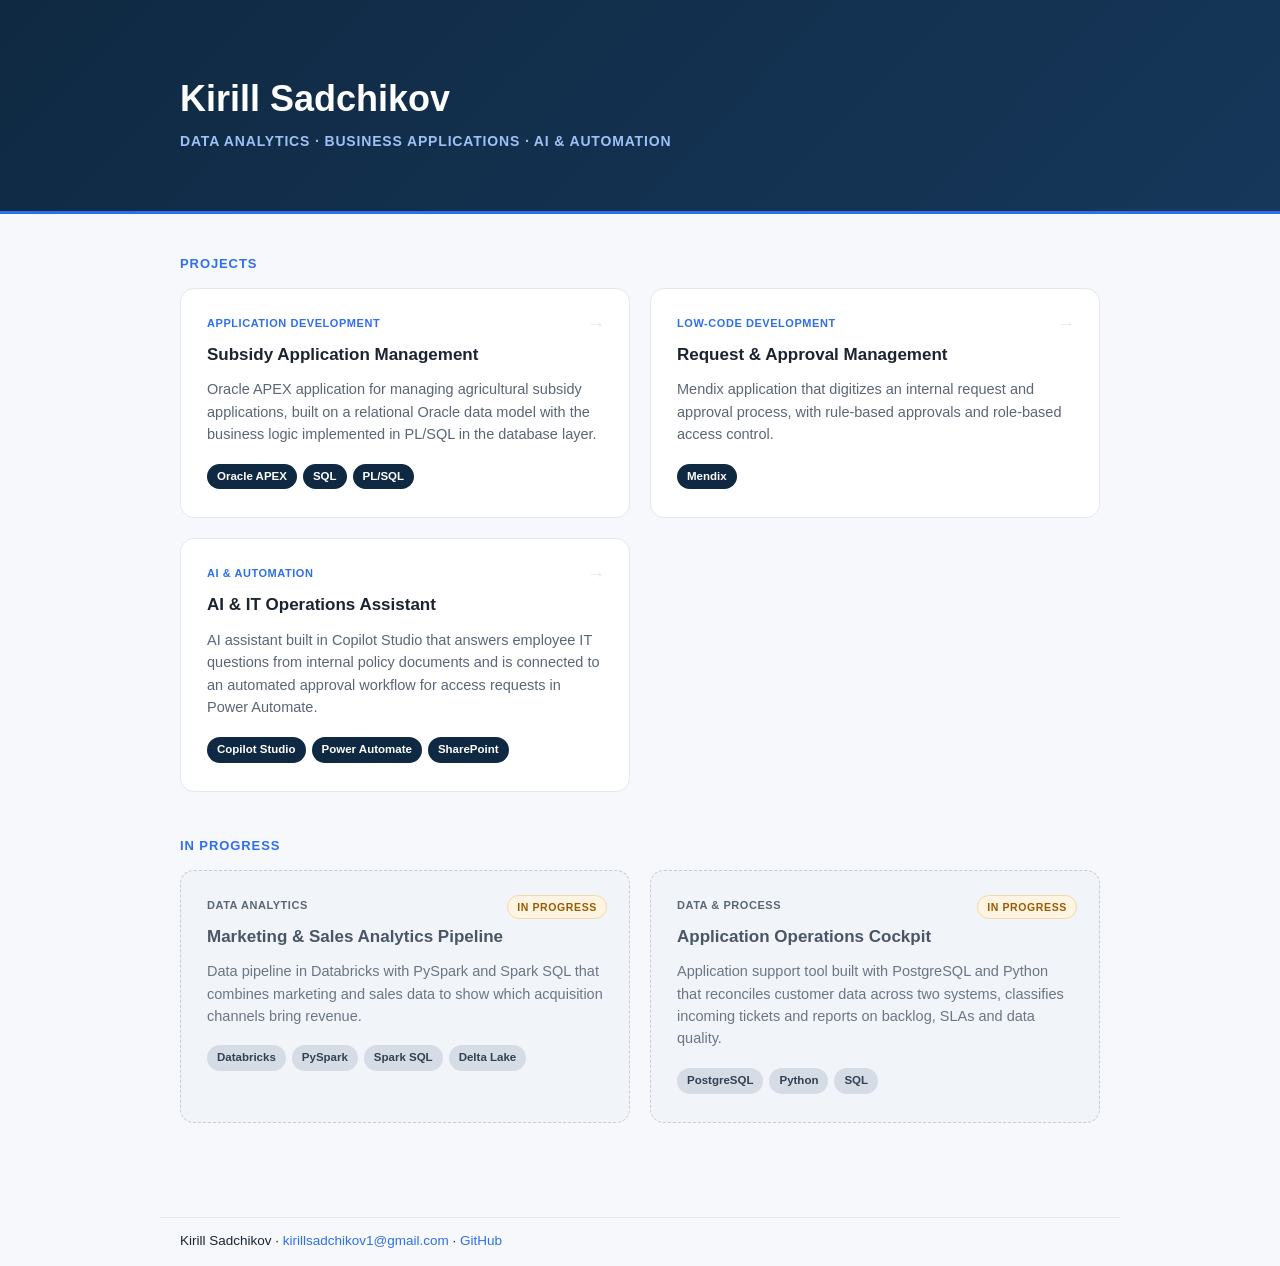
==== commit 5e62ca12: "Portfolio: general project descriptions, tools named Updated project descriptions for clarity and de" ====
--- a/index.html
+++ b/index.html
@@ -3,7 +3,7 @@
 <head>
 <meta charset="utf-8">
 <meta name="viewport" content="width=device-width, initial-scale=1">
-<title>Kirill Sadchikov — Portfolio</title>
+<title>Kirill Sadchikov | Portfolio</title>
 <meta name="description" content="Data analytics, business application and AI automation projects by Kirill Sadchikov.">
 <link rel="stylesheet" href="css/style.css">
 <style>
@@ -45,7 +45,7 @@
       <a class="project-card" href="projects/apex-foerderantrag.html">
         <div class="tag">Application Development</div>
         <h3>Subsidy Application Management</h3>
-        <p>An Oracle APEX application that manages farms, crops, and area-based subsidy applications, with the calculation logic in reusable PL/SQL instead of the UI.</p>
+        <p>Oracle APEX application for managing agricultural subsidy applications, built on a relational Oracle data model with the business logic implemented in PL/SQL in the database layer.</p>
         <div class="tech"><span>Oracle APEX</span><span>SQL</span><span>PL/SQL</span></div>
         <div class="card-arrow" aria-hidden="true">→</div>
       </a>
@@ -53,16 +53,16 @@
       <a class="project-card" href="projects/mendix-antragsverwaltung.html">
         <div class="tag">Low-Code Development</div>
         <h3>Request &amp; Approval Management</h3>
-        <p>A Mendix application for an internal request and approval process, where the amount decides automatically whether a request needs approval, and each role sees only what's relevant to it.</p>
-        <div class="tech"><span>Mendix</span><span>Domain Model</span><span>Microflows</span></div>
+        <p>Mendix application that digitizes an internal request and approval process, with rule-based approvals and role-based access control.</p>
+        <div class="tech"><span>Mendix</span></div>
         <div class="card-arrow" aria-hidden="true">→</div>
       </a>
 
       <a class="project-card" href="projects/ai-it-operations-assistant.html">
         <div class="tag">AI &amp; Automation</div>
         <h3>AI &amp; IT Operations Assistant</h3>
-        <p>An AI assistant built with Copilot Studio that answers employee IT questions, paired with Power Automate workflows that route access requests for approval automatically.</p>
-        <div class="tech"><span>Copilot Studio</span><span>Power Automate</span><span>SharePoint</span><span>Dataverse</span></div>
+        <p>AI assistant built in Copilot Studio that answers employee IT questions from internal policy documents and is connected to an automated approval workflow for access requests in Power Automate.</p>
+        <div class="tech"><span>Copilot Studio</span><span>Power Automate</span><span>SharePoint</span></div>
         <div class="card-arrow" aria-hidden="true">→</div>
       </a>
 
@@ -77,7 +77,7 @@
         <div class="status-badge">In progress</div>
         <div class="tag">Data Analytics</div>
         <h3>Marketing &amp; Sales Analytics Pipeline</h3>
-        <p>A data pipeline, built on Databricks, that connects marketing lead data with sales data — covering ingestion, cleaning, transformation, and analysis to show which channels bring in customers who actually spend money.</p>
+        <p>Data pipeline in Databricks with PySpark and Spark SQL that combines marketing and sales data to show which acquisition channels bring revenue.</p>
         <div class="tech"><span>Databricks</span><span>PySpark</span><span>Spark SQL</span><span>Delta Lake</span></div>
       </div>
 
@@ -85,7 +85,7 @@
         <div class="status-badge">In progress</div>
         <div class="tag">Data &amp; Process</div>
         <h3>Application Operations Cockpit</h3>
-        <p>A PostgreSQL tool that reconciles customer records between two mismatched systems with a confidence-scored match, pre-categorizes incoming tickets the same way, and reports on backlog, SLA breaches, and data quality.</p>
+        <p>Application support tool built with PostgreSQL and Python that reconciles customer data across two systems, classifies incoming tickets and reports on backlog, SLAs and data quality.</p>
         <div class="tech"><span>PostgreSQL</span><span>Python</span><span>SQL</span></div>
       </div>
 
